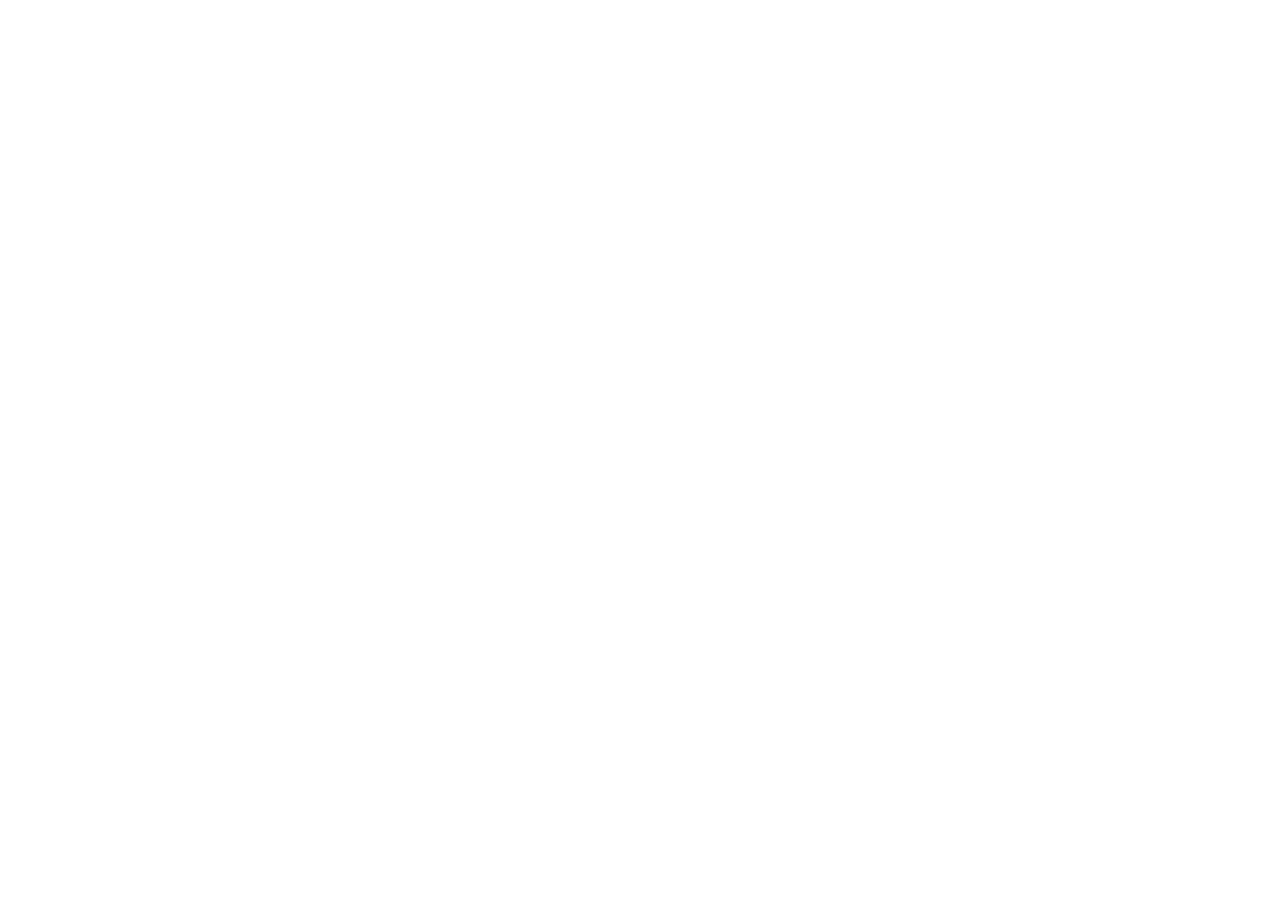
==== wildlife/index.html @ 84a9938d "feat: add images" ====
<!DOCTYPE html>
<html lang="en">
<head>
    <meta charset="UTF-8">
    <meta http-equiv="X-UA-Compatible" content="IE=edge">
    <meta name="viewport" content="width=device-width, initial-scale=1.0">
    <title>WILDLIFE</title>
</head>
<body>
    
</body>
</html>
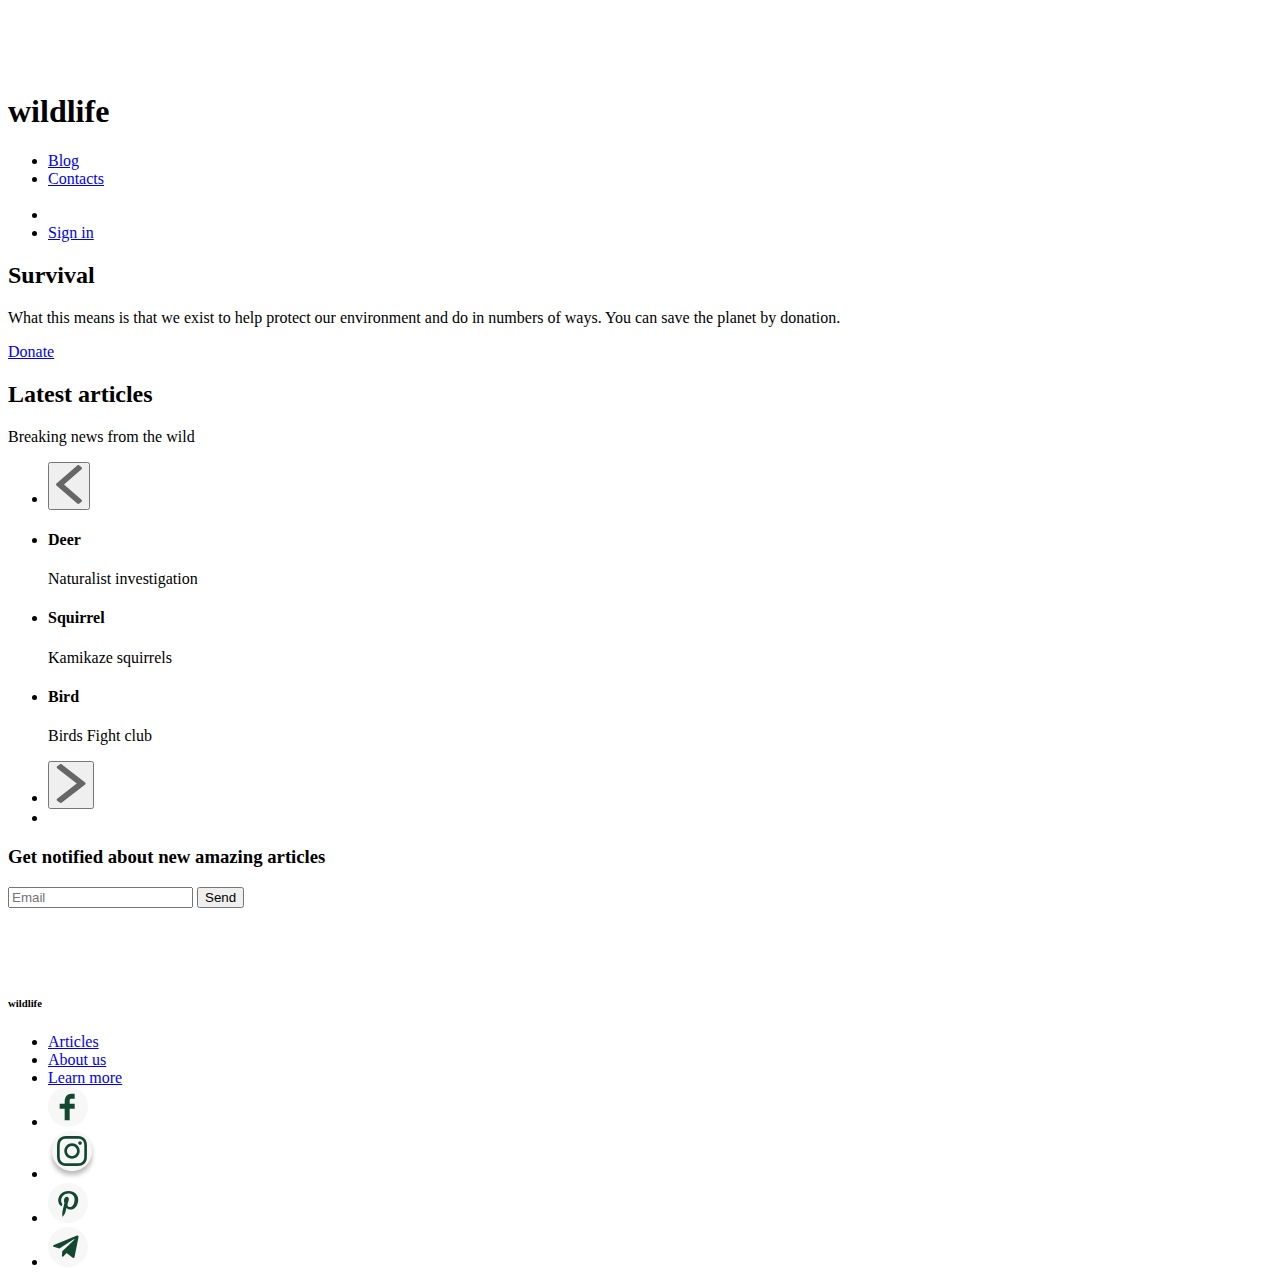
==== commit 343bbe78: "feat: add html file" ====
--- a/wildlife/index.html
+++ b/wildlife/index.html
@@ -5,8 +5,129 @@
     <meta http-equiv="X-UA-Compatible" content="IE=edge">
     <meta name="viewport" content="width=device-width, initial-scale=1.0">
     <title>WILDLIFE</title>
+    <link rel="stylesheet" href="css/style.css">
+    <link rel="preconnect" href="https://fonts.gstatic.com">
+<link href="https://fonts.googleapis.com/css2?family=Open+Sans&display=swap" rel="stylesheet">
 </head>
 <body>
-    
+    <div class="back">
+    <header class="header">
+        <div class="wraper">
+             <div class="header__wraper">
+                <div class="header__logo">
+                    <a href="#" class="header__logo-link">
+                        <img class="header__logo-pic" src="assets/logo.svg" alt="logotip">
+                    </a>
+                    <h1 class="header__name">wildlife</h1>
+                </div>
+                <nav class="header__nav">
+                    <ul class="header__list">
+                        <li class="header__item">
+                             <a class="header__link" href="#">Blog</a>
+                        </li>
+                        <li class="header__item">
+                            <a class="header__link" href="#">Contacts</a>
+                       </li>
+                       <li class="header__item">
+                        <a class="header__link" href="#"><img src="assets/vector.svg" alt="Search"></a>
+                        </li>
+                        <li class="header__item">
+                            <a class="header__link-sing" href="#">Sign in</a>
+                       </li>
+                    </ul>
+                </nav>
+            </div>
+            <section class="intro">
+                <div class="survival">
+                    <h2 class="survival__name">Survival</h2>
+                    <p class="survival__text">What this means is that we exist to help protect our environment and do in numbers of ways. You can save the planet by donation.
+                     </p>
+                </div>
+                <a class="donate" href="#">Donate</a>
+    </header>
+</div>
+    <main class="main">
+        <section class="main__block">
+            <h2 class="block">Latest articles</h2>
+            <p class="block__text">Breaking news from the wild</p>
+        </section>
+        <section class="main__slider">
+            <ul class="main__conteiner">
+                <li>
+                    <button class="slider slider--left"><img src="assets/left.svg" alt="left"></button></li>
+                <li class="flora">    
+                    <div class="img img--deer">
+                        <div class="position__deer">
+                        <h4>Deer</h4>
+                        <p>Naturalist investigation</p>
+                        </div>
+                    </div>
+                </li>
+                <li class="flora">    
+                    <div class="img img--squirrel">
+                        <div class="position__squirrel">
+                        <h4>Squirrel</h4>
+                        <p>Kamikaze squirrels</p>
+                        </div>
+                    </div>
+                </li>
+                <li class="flora">    
+                    <div class="img img--bird">
+                        <div class="position__bird">
+                        <h4>Bird</h4>
+                        <p>Birds Fight club</p>
+                        </div>
+                    </div>
+                </li>
+                <li>
+                    <button class="slider slider--right"><img src="assets/right.svg" alt="right"></button></li>
+                <li> 
+            </ul>
+            <section class="main__block">
+                <h3>Get notified about new amazing articles</h3>
+                <form class="form">
+                    <input class="mail" type="text" placeholder="Email" name="email" value="">
+                    <input class="send" type="submit" value="Send">
+
+                </form>
+
+            </section>
+        </section>
+    </main>
+    <footer class="footer">
+        <div class="footer__flex">
+            <div class="footer__log">
+                <a href="#" class="footer__log-link">
+                    <img class="footer__logo-pic" src="assets/logo.svg" alt="logotip">
+                </a>
+                <h6 class="footer__name">wildlife</h6>
+            </div>
+            <nav class="footer__nav">
+                <ul class="footer_block">
+                    <li class="footer__item">
+                        <a class="footer__link" href="#">Articles</a>
+                    </li>
+                    <li class="footer__item">
+                        <a class="footer__link" href="#">About us</a>
+                    </li>
+                    <li class="footer__item">
+                        <a class="footer__link" href="#">Learn more</a>
+                    </li>
+                    <li class="footer__item">
+                        <a class="footer__but" href="#"><img src="assets/fb.svg" alt="face book"></a>
+                    </li>
+                    <li class="footer__item1">
+                        <a class="footer__but" href="#"><img src="assets/inst.svg" alt="instagram"></a>
+                    </li>
+                    <li class="footer__item">
+                        <a class="footer__but" href="#"><img src="assets/pix.svg" alt="pix"></a>
+                    </li>
+                    <li class="footer__item">
+                        <a class="footer__but" href="#"><img src="assets/tg.svg" alt="telegram"></a>
+                    </li>
+                </ul>
+            </nav>
+        </div>
+    </footer>
 </body>
 </html>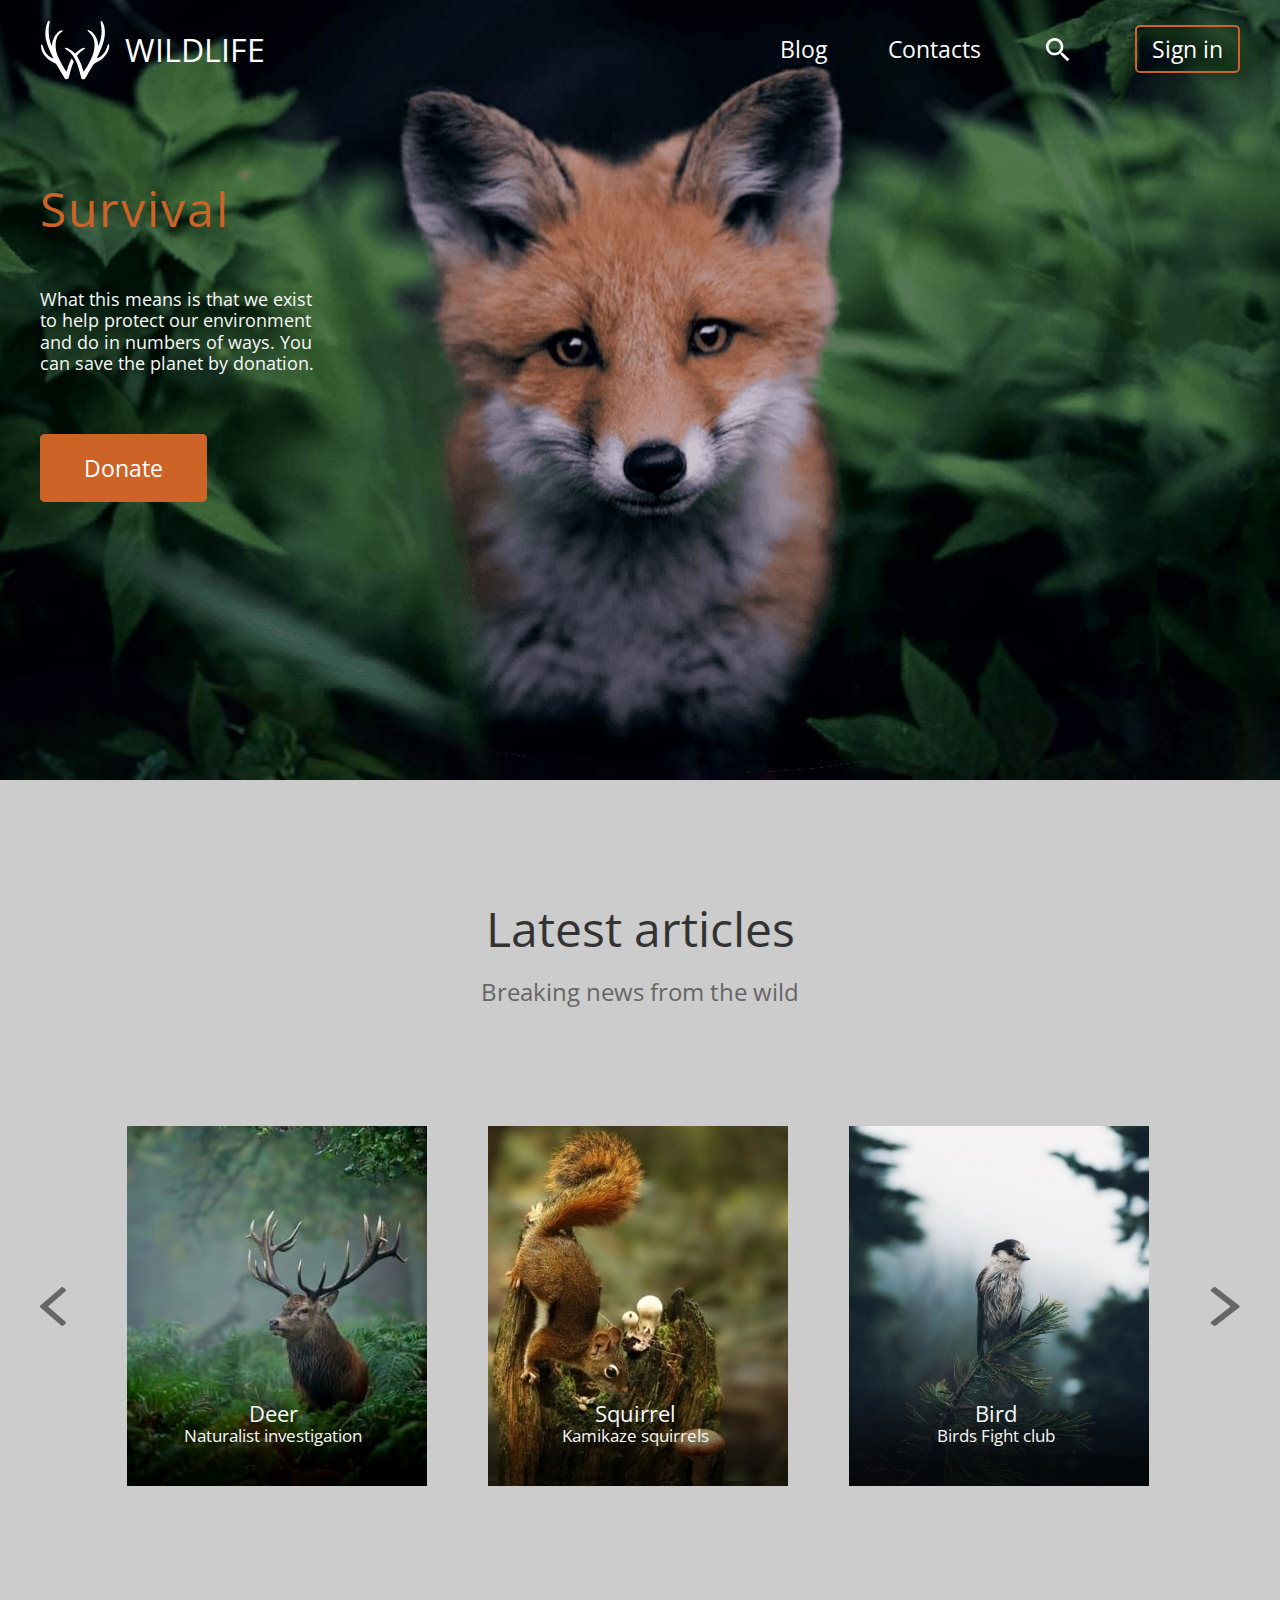
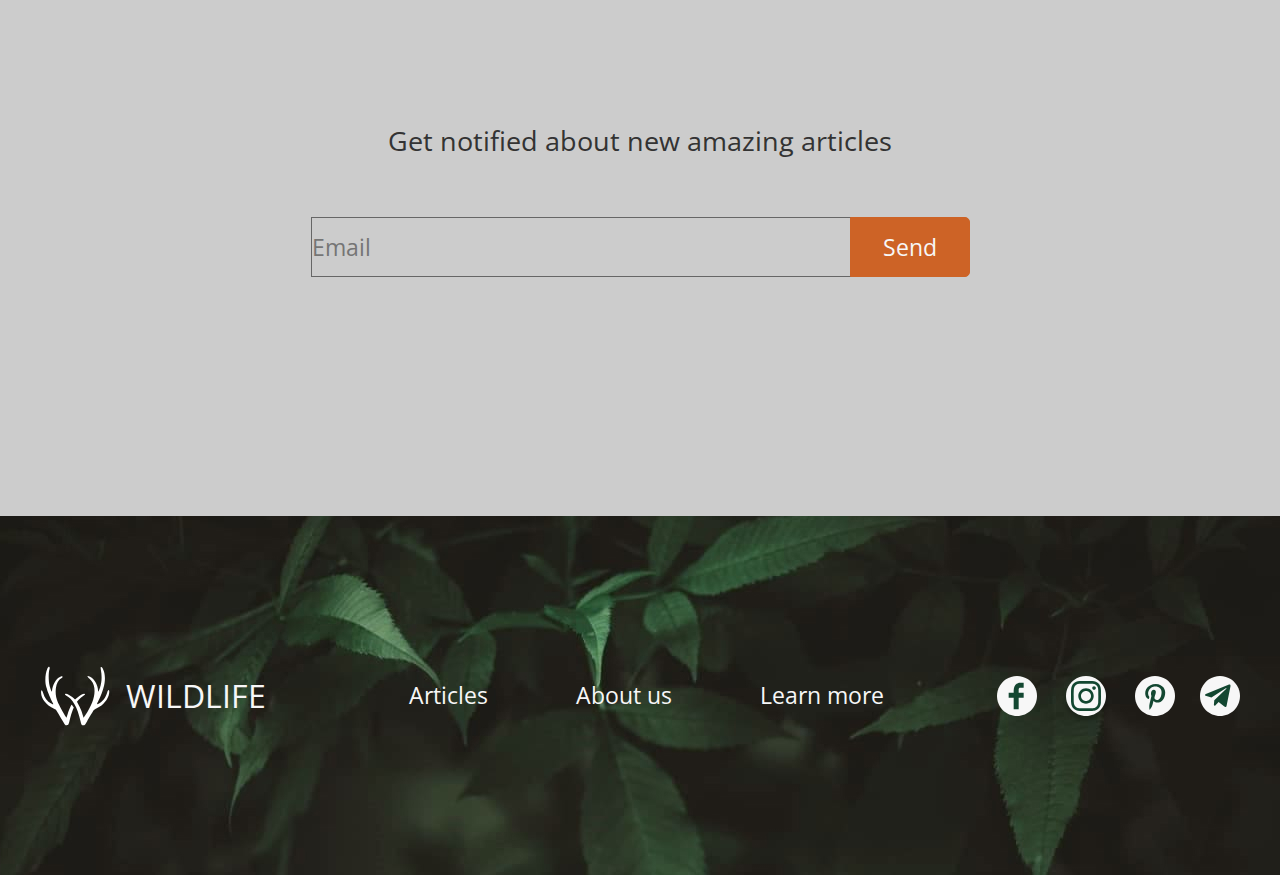
==== commit 34550d2f: "feat: add file css" ====
--- a/wildlife/index.html
+++ b/wildlife/index.html
@@ -5,7 +5,7 @@
     <meta http-equiv="X-UA-Compatible" content="IE=edge">
     <meta name="viewport" content="width=device-width, initial-scale=1.0">
     <title>WILDLIFE</title>
-    <link rel="stylesheet" href="css/style.css">
+    <link rel="stylesheet" href="style.css">
     <link rel="preconnect" href="https://fonts.gstatic.com">
 <link href="https://fonts.googleapis.com/css2?family=Open+Sans&display=swap" rel="stylesheet">
 </head>
--- a/wildlife/style.css
+++ b/wildlife/style.css
@@ -0,0 +1,297 @@
+/*Обнуление*/
+*{
+	padding: 0;
+	margin: 0;
+	border: 0;
+}
+*,*:before,*:after{
+	-moz-box-sizing: border-box;
+	-webkit-box-sizing: border-box;
+	box-sizing: border-box;
+}
+:focus,:active{outline: none;}
+a:focus,a:active{outline: none;}
+
+nav,footer,header,aside{display: block;}
+
+html,body{
+	height: 100%;
+	width: 100%;
+	font-size: 100%;
+	line-height: 1;
+	font-size: 14px;
+	-ms-text-size-adjust: 100%;
+	-moz-text-size-adjust: 100%;
+	-webkit-text-size-adjust: 100%;
+}
+input,button,textarea{font-family:inherit;}
+
+input::-ms-clear{display: none;}
+button{cursor: pointer;}
+button::-moz-focus-inner {padding:0;border:0;}
+a, a:visited{text-decoration: none;}
+a:hover{text-decoration: none;}
+ul li{list-style: none;}
+img{vertical-align: top;}
+
+h1,h2,h3,h4,h5,h6{font-size:inherit;font-weight: 400;}
+/*--------------------*/
+
+/* style header start*/
+  body{
+	font-family: 'Open Sans', sans-serif;
+	  font-style: normal;
+	  line-height: 1.2;
+	  font-weight: normal;
+	  color: white;	  
+  }
+  .back{
+	
+	height: 780px;
+	background: url(assets/header.png) no-repeat center;
+	background-size: cover;
+  }
+  .header__name{
+	  text-transform: uppercase;
+	  font-size: 32px;
+	  margin-left: 15px;
+  }
+  .wraper{
+	max-width: 1200px;
+	margin: 0 auto;
+	
+	  
+  }
+  .header__wraper{
+	  display: flex;
+	  flex-wrap: wrap;
+	  align-items: center;
+	  justify-content: space-between;
+	  padding-top: 20px;
+  }
+ .header__logo{
+	display: flex;
+	flex-wrap: wrap;
+	align-items: center;
+	
+ }
+ .header__list{
+	display: flex;
+	flex-wrap: wrap;
+	align-items: center;
+
+ }
+ .header__item{
+	margin-left: 61px;
+ }
+ .header__link{
+	 color: white;
+	 font-size: 23px;
+	 
+
+ }
+  .header__link-sing{
+	border: 2px solid #CD6326;
+	border-radius: 5px;
+	color: white;
+	font-size: 23px;
+	padding: 6px 15px 6px 15px;
+}
+.header__link-sing:hover{
+	background: #CD6326;
+	
+	
+}
+.header__link-sing:active{
+	background: #8F5613;
+	border: 1px solid #8F5613;
+}
+.survival__name{
+	font-size: 48px;
+	color:#CD6326;
+	letter-spacing: 2px;
+	margin-top: 100px;
+}
+.survival__text{
+	font-size: 18px;
+	color: #F7F7F7;
+	width: 274px;
+	margin-top: 51px;
+	margin-bottom: 80px;
+}
+.donate{
+	border: 2px solid #CD6326;
+	border-radius: 5px;
+	background: #CD6326;
+	color: white;
+	font-size: 23px;
+	padding: 16px 42px 16px 42px;
+}
+.donate:hover{
+	background: #E78E29;
+	border: 1px solid #E78E29;
+}
+.donate:active{
+	background: #8F5613;
+	border: 1px solid #8F5613;
+}
+  /* style header end*/
+.main{
+	background-color: #CCCCCC;
+
+	
+}
+.main__slider{
+	width: 1200px;
+	margin: 0 auto;
+}
+.main__block{
+	text-align: center;
+}
+.flora h4{
+	color: #F7F7F7;
+	font-size: 22px;
+	
+}
+.flora p{
+	font-size: 17px;
+	color: #F7F7F7;
+}
+.block{
+	padding-top: 120px;
+	color: #333333;
+	font-size: 48px;
+}
+.block__text{
+	font-size: 24px;
+	color: #666666;
+	margin-top: 20px;
+	margin-bottom: 120px;
+}
+.main__conteiner{
+	display: flex;
+	flex-wrap: wrap;
+	align-items: center;
+	margin: 0 auto;
+}
+.img{
+	Width: 300px;
+	Height: 360px;
+	margin-left: 61px;
+	position: relative;
+	text-align: center;
+}
+.img--deer{
+	background-image: url(assets/deer.jpg);	
+}
+.img--squirrel{
+	background-image: url(assets/squirrel.jpg);
+}
+.img--bird{
+	background-image: url(assets/bird.jpg);	
+}
+.slider--right{
+	margin-left: 61px;
+}
+.slider{
+	background: transparent;
+}
+.position__deer{
+	position: absolute;
+	bottom: 40px;
+    left: 57px;
+}
+.position__squirrel{
+	position: absolute;
+	bottom: 40px;
+    left: 74px;	
+}
+.position__bird{
+	position: absolute;
+	bottom: 40px;
+    left: 88px;	
+}
+h3{
+	color: #333333;
+	font-size: 27px;
+	margin-top: 239px;
+}
+.form{
+	align-items: center;
+	margin-top: 59px;
+	padding-bottom: 239px;
+}
+.mail{
+	width: 540px;
+	height: 60px;
+	border: 1px solid #666666;
+	background: transparent;	
+}
+.send{
+	background: #CD6326;
+	border: 1px solid #CD6326;
+	border-radius: 0px 5px 5px 0px;
+	height: 60px;
+	width: 120px;
+	margin-left: -5px;
+}
+.send:hover{
+	background: #E78E29;
+	border: 1px solid #E78E29;
+}
+.send:active{
+	background: #8F5613;
+	border: 1px solid #8F5613 ;
+}
+.mail{
+	font-size: 23px;
+	color: #666666;
+}
+.send{
+	font-size: 23px;
+	color: #f7f7f7;
+}
+/* footer start*/
+.footer__flex{
+	max-width: 1200px;
+	margin: 0 auto;
+}
+footer{
+	background: url(assets/Footer.jpg) no-repeat center;
+	background-size: cover;
+}
+.footer__log{
+	display: flex;
+	flex-wrap: wrap;
+	align-items: center;
+}
+.footer__flex{
+	display: flex;
+	justify-content: space-between;
+	align-items: center;
+	padding-top: 150px;
+	padding-bottom: 149px;
+}
+.footer_block{
+	display: flex;
+	flex-wrap: wrap;
+	align-items: center;
+}
+.footer__link{
+	font-size: 23px;
+	color: #f7f7f7;
+	margin-right: 88px;
+}
+.footer__but{
+	margin-left: 25px;
+	
+}
+.footer__item1{
+	margin-top: 8px;
+}
+h6{
+	font-size: 32px;
+	color: #f7f7f7;
+	margin-left: 16px;
+	text-transform: uppercase;
+}